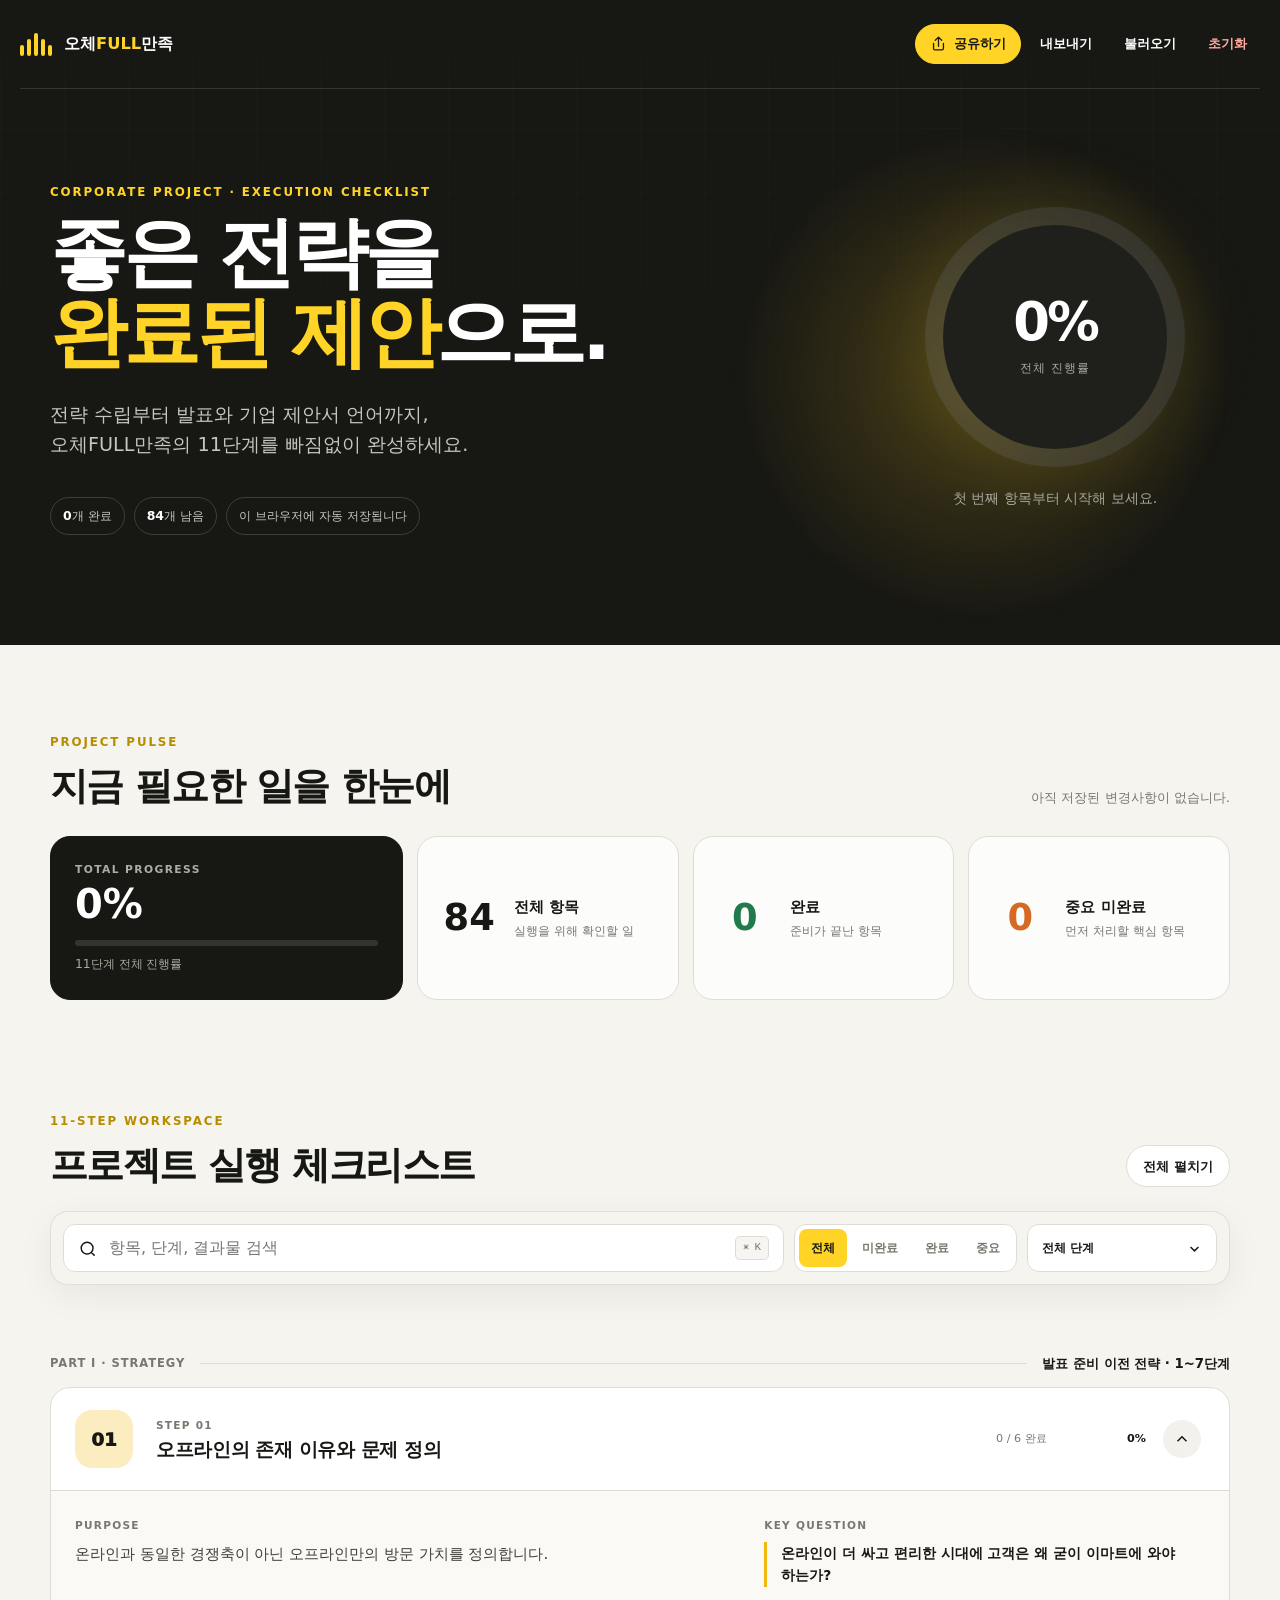
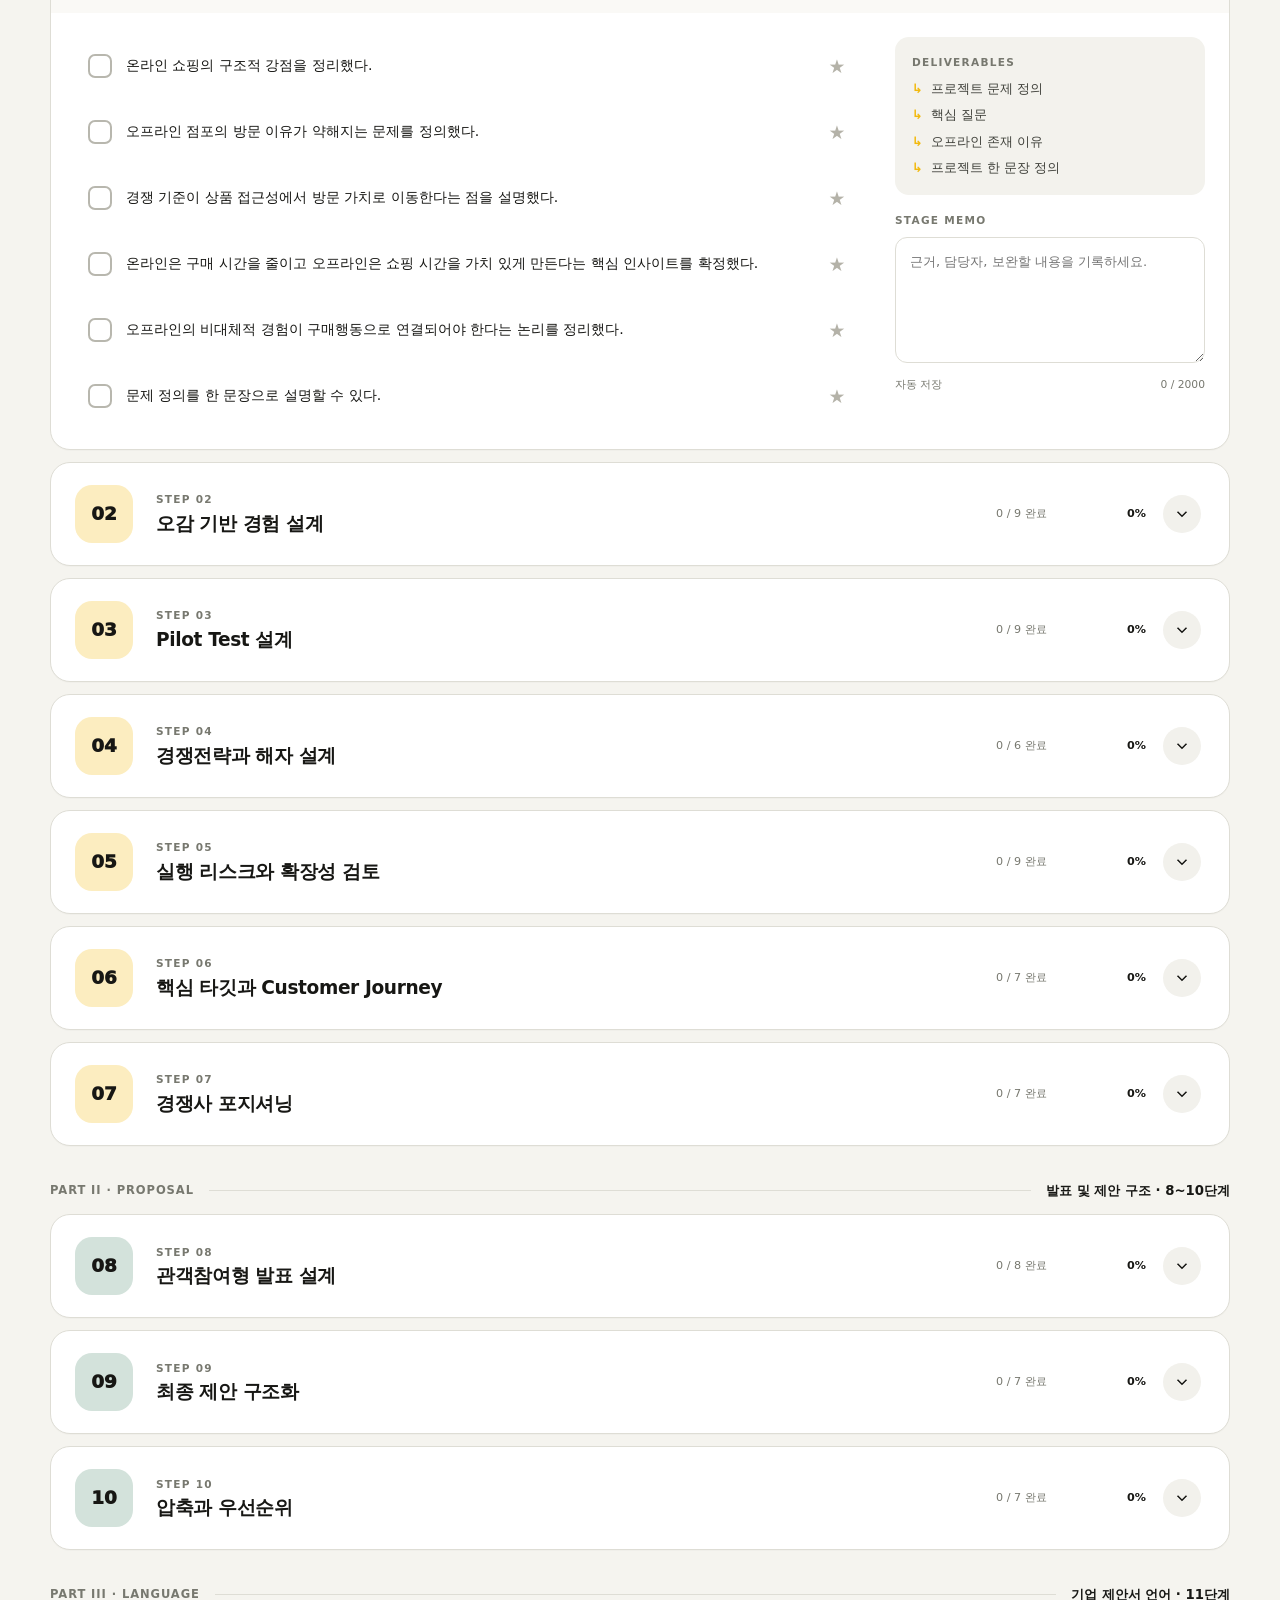
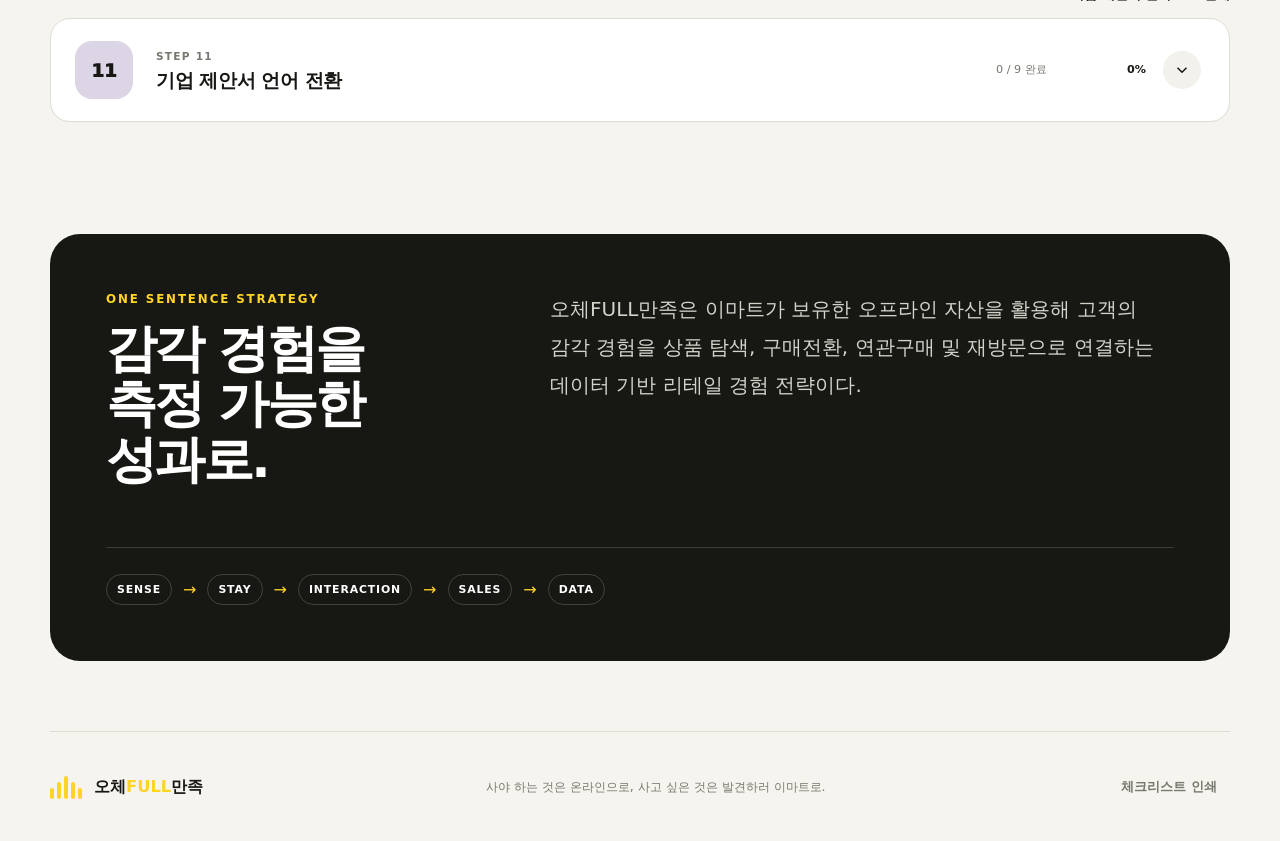
==== web-checklist/index.html @ 5299bc32 "Publish OcheFULL project checklist" ====
<!doctype html>
<html lang="ko">
<head>
  <meta charset="utf-8">
  <meta name="viewport" content="width=device-width, initial-scale=1">
  <meta name="description" content="오체FULL만족 기업연계 프로젝트의 1~11단계 실행 체크리스트">
  <meta name="theme-color" content="#171714">
  <title>오체FULL만족 | 프로젝트 체크리스트</title>
  <link rel="stylesheet" href="style.css">
</head>
<body>
  <a class="skip-link" href="#checklist">체크리스트로 바로가기</a>

  <header class="hero">
    <div class="hero__glow" aria-hidden="true"></div>
    <nav class="topbar" aria-label="페이지 도구">
      <a class="brand" href="#top" aria-label="오체FULL만족 체크리스트 홈">
        <span class="brand__mark" aria-hidden="true">
          <i></i><i></i><i></i><i></i><i></i>
        </span>
        <span>오체<span>FULL</span>만족</span>
      </a>
      <div class="topbar__actions">
        <button class="share-button" type="button" id="share-button">
          <svg viewBox="0 0 24 24" aria-hidden="true"><path d="M12 16V3m0 0L7.5 7.5M12 3l4.5 4.5M5 12v7a2 2 0 0 0 2 2h10a2 2 0 0 0 2-2v-7"/></svg>
          공유하기
        </button>
        <button class="text-button" type="button" id="export-button">내보내기</button>
        <button class="text-button" type="button" id="import-button">불러오기</button>
        <button class="text-button text-button--danger" type="button" id="reset-button">초기화</button>
        <input id="import-input" type="file" accept="application/json,.json" hidden>
      </div>
    </nav>

    <div class="hero__content" id="top">
      <div class="hero__copy">
        <p class="eyebrow">CORPORATE PROJECT · EXECUTION CHECKLIST</p>
        <h1>좋은 전략을<br><em>완료된 제안</em>으로.</h1>
        <p class="hero__lead">전략 수립부터 발표와 기업 제안서 언어까지,<br>오체FULL만족의 11단계를 빠짐없이 완성하세요.</p>
        <div class="hero__meta">
          <span><strong id="hero-completed">0</strong>개 완료</span>
          <span><strong id="hero-remaining">0</strong>개 남음</span>
          <span id="save-status" role="status" aria-live="polite">이 브라우저에 자동 저장됩니다</span>
        </div>
      </div>

      <div class="hero__progress" aria-label="전체 프로젝트 진행률">
        <div class="progress-ring" id="progress-ring" role="progressbar" aria-valuemin="0" aria-valuemax="100" aria-valuenow="0">
          <div class="progress-ring__inner">
            <strong id="hero-progress">0%</strong>
            <span>전체 진행률</span>
          </div>
        </div>
        <p id="progress-message">첫 번째 항목부터 시작해 보세요.</p>
      </div>
    </div>
  </header>

  <main>
    <section class="dashboard section-shell" aria-labelledby="dashboard-title">
      <div class="section-heading">
        <div>
          <p class="eyebrow eyebrow--dark">PROJECT PULSE</p>
          <h2 id="dashboard-title">지금 필요한 일을 한눈에</h2>
        </div>
        <p class="updated-at" id="updated-at">아직 저장된 변경사항이 없습니다.</p>
      </div>

      <div class="summary-grid" aria-label="진행 현황 요약">
        <article class="summary-card summary-card--primary">
          <span class="summary-card__label">TOTAL PROGRESS</span>
          <strong id="summary-progress">0%</strong>
          <div class="linear-progress" aria-hidden="true"><i id="summary-progress-bar"></i></div>
          <p>11단계 전체 진행률</p>
        </article>
        <article class="summary-card">
          <span class="summary-card__number" id="summary-total">0</span>
          <div><strong>전체 항목</strong><p>실행을 위해 확인할 일</p></div>
        </article>
        <article class="summary-card">
          <span class="summary-card__number summary-card__number--success" id="summary-completed">0</span>
          <div><strong>완료</strong><p>준비가 끝난 항목</p></div>
        </article>
        <article class="summary-card">
          <span class="summary-card__number summary-card__number--warning" id="summary-important">0</span>
          <div><strong>중요 미완료</strong><p>먼저 처리할 핵심 항목</p></div>
        </article>
      </div>
    </section>

    <section class="workspace section-shell" id="checklist" aria-labelledby="checklist-title">
      <div class="section-heading section-heading--workspace">
        <div>
          <p class="eyebrow eyebrow--dark">11-STEP WORKSPACE</p>
          <h2 id="checklist-title">프로젝트 실행 체크리스트</h2>
        </div>
        <button class="outline-button" id="toggle-all-button" type="button">전체 펼치기</button>
      </div>

      <div class="toolbar" aria-label="체크리스트 검색 및 필터">
        <label class="search-field" for="search-input">
          <span class="sr-only">체크리스트 검색</span>
          <svg viewBox="0 0 24 24" aria-hidden="true"><path d="m21 21-4.4-4.4m2.4-5.1a7.5 7.5 0 1 1-15 0 7.5 7.5 0 0 1 15 0Z"/></svg>
          <input id="search-input" type="search" placeholder="항목, 단계, 결과물 검색" autocomplete="off">
          <kbd>⌘ K</kbd>
        </label>

        <div class="filter-group" role="group" aria-label="완료 상태 필터">
          <button class="filter-chip is-active" type="button" data-status="all" aria-pressed="true">전체</button>
          <button class="filter-chip" type="button" data-status="incomplete" aria-pressed="false">미완료</button>
          <button class="filter-chip" type="button" data-status="complete" aria-pressed="false">완료</button>
          <button class="filter-chip" type="button" data-status="important" aria-pressed="false">중요</button>
        </div>

        <label class="select-field">
          <span class="sr-only">단계 또는 파트 선택</span>
          <select id="stage-filter">
            <option value="all">전체 단계</option>
            <option value="part-1">Part I · 전략 1~7</option>
            <option value="part-2">Part II · 발표 8~10</option>
            <option value="part-3">Part III · 기업 언어 11</option>
            <option value="stage-1">1단계</option>
            <option value="stage-2">2단계</option>
            <option value="stage-3">3단계</option>
            <option value="stage-4">4단계</option>
            <option value="stage-5">5단계</option>
            <option value="stage-6">6단계</option>
            <option value="stage-7">7단계</option>
            <option value="stage-8">8단계</option>
            <option value="stage-9">9단계</option>
            <option value="stage-10">10단계</option>
            <option value="stage-11">11단계</option>
          </select>
          <svg viewBox="0 0 24 24" aria-hidden="true"><path d="m7 10 5 5 5-5"/></svg>
        </label>
      </div>

      <div class="active-filters" id="active-filters" aria-live="polite"></div>
      <div class="checklist-list" id="checklist-list"></div>

      <div class="empty-state" id="empty-state" hidden>
        <span aria-hidden="true">⌕</span>
        <h3>일치하는 항목이 없습니다.</h3>
        <p>검색어나 필터를 바꿔 다시 확인해 보세요.</p>
        <button class="outline-button" type="button" id="clear-filters-button">필터 초기화</button>
      </div>
    </section>

    <section class="strategy-note section-shell" aria-labelledby="strategy-title">
      <div>
        <p class="eyebrow">ONE SENTENCE STRATEGY</p>
        <h2 id="strategy-title">감각 경험을<br>측정 가능한 성과로.</h2>
      </div>
      <blockquote>
        오체FULL만족은 이마트가 보유한 오프라인 자산을 활용해 고객의 감각 경험을 상품 탐색, 구매전환, 연관구매 및 재방문으로 연결하는 데이터 기반 리테일 경험 전략이다.
      </blockquote>
      <div class="flywheel" aria-label="Sense to Sales 플라이휠">
        <span>SENSE</span><i>→</i><span>STAY</span><i>→</i><span>INTERACTION</span><i>→</i><span>SALES</span><i>→</i><span>DATA</span>
      </div>
    </section>
  </main>

  <footer class="footer section-shell">
    <div class="brand brand--footer"><span class="brand__mark" aria-hidden="true"><i></i><i></i><i></i><i></i><i></i></span><span>오체<span>FULL</span>만족</span></div>
    <p>사야 하는 것은 온라인으로, 사고 싶은 것은 발견하러 이마트로.</p>
    <button class="text-button" type="button" id="print-button">체크리스트 인쇄</button>
  </footer>

  <dialog class="confirm-dialog" id="reset-dialog" aria-labelledby="reset-title">
    <form method="dialog">
      <span class="dialog-icon" aria-hidden="true">!</span>
      <h2 id="reset-title">모든 진행 상황을 초기화할까요?</h2>
      <p>체크 상태, 중요 표시, 단계별 메모가 모두 삭제됩니다. 이 작업은 되돌릴 수 없습니다.</p>
      <div class="dialog-actions">
        <button class="outline-button" value="cancel">취소</button>
        <button class="danger-button" value="confirm">모두 초기화</button>
      </div>
    </form>
  </dialog>

  <dialog class="share-dialog" id="share-dialog" aria-labelledby="share-title">
    <form method="dialog">
      <button class="dialog-close" value="cancel" aria-label="공유창 닫기">×</button>
      <span class="share-dialog__icon" aria-hidden="true">
        <svg viewBox="0 0 24 24"><path d="M12 16V3m0 0L7.5 7.5M12 3l4.5 4.5M5 12v7a2 2 0 0 0 2 2h10a2 2 0 0 0 2-2v-7"/></svg>
      </span>
      <h2 id="share-title">체크리스트 공유하기</h2>
      <p id="share-description">아래 링크를 복사해 팀원에게 전달하세요.</p>
      <div class="local-share-notice" id="local-share-notice" hidden>
        <strong>현재는 로컬 주소입니다.</strong>
        <span>이 링크는 현재 PC에서만 열립니다. 사이트를 온라인에 배포하면 같은 버튼으로 누구나 접속 가능한 주소를 공유할 수 있습니다.</span>
      </div>
      <label class="share-url-field">
        <span class="sr-only">공유할 사이트 주소</span>
        <input id="share-url" type="text" readonly>
        <button type="button" id="copy-link-button">링크 복사</button>
      </label>
    </form>
  </dialog>

  <div class="toast" id="toast" role="status" aria-live="polite"></div>
  <script src="app.js"></script>
</body>
</html>
---- web-checklist/style.css ----
:root {
  --ink: #171714;
  --ink-soft: #3f403a;
  --paper: #f5f4ef;
  --surface: #ffffff;
  --line: #deddd5;
  --muted: #77786f;
  --yellow: #ffd426;
  --yellow-deep: #b58e00;
  --green: #217a4b;
  --green-soft: #e7f3eb;
  --red: #b64235;
  --red-soft: #f8e8e5;
  --orange: #d56a24;
  --part-1: #f2b90d;
  --part-2: #578f74;
  --part-3: #735f9a;
  --radius-sm: 12px;
  --radius-md: 20px;
  --radius-lg: 30px;
  --shadow: 0 18px 50px rgba(28, 28, 22, .08);
  --font: Pretendard, "Noto Sans KR", "Apple SD Gothic Neo", Inter, system-ui, sans-serif;
}

* { box-sizing: border-box; }

html { scroll-behavior: smooth; }

body {
  margin: 0;
  color: var(--ink);
  background: var(--paper);
  font-family: var(--font);
  line-height: 1.6;
  word-break: keep-all;
}

button, input, select, textarea { font: inherit; }
button, select { cursor: pointer; }
button:focus-visible, input:focus-visible, select:focus-visible, textarea:focus-visible, a:focus-visible {
  outline: 3px solid rgba(255, 212, 38, .75);
  outline-offset: 3px;
}

.sr-only {
  position: absolute;
  width: 1px;
  height: 1px;
  padding: 0;
  margin: -1px;
  overflow: hidden;
  clip: rect(0, 0, 0, 0);
  white-space: nowrap;
  border: 0;
}

.skip-link {
  position: fixed;
  left: 16px;
  top: -80px;
  z-index: 100;
  padding: 12px 18px;
  border-radius: 10px;
  color: var(--ink);
  background: var(--yellow);
  font-weight: 800;
  transition: top .2s ease;
}
.skip-link:focus { top: 16px; }

.section-shell { width: min(1180px, calc(100% - 40px)); margin-inline: auto; }
.eyebrow { margin: 0 0 12px; color: var(--yellow); font-size: .74rem; font-weight: 900; letter-spacing: .16em; }
.eyebrow--dark { color: var(--yellow-deep); }

.hero {
  position: relative;
  min-height: 620px;
  overflow: hidden;
  color: white;
  background: var(--ink);
}

.hero::after {
  content: "";
  position: absolute;
  inset: 0;
  pointer-events: none;
  opacity: .18;
  background-image: linear-gradient(rgba(255,255,255,.08) 1px, transparent 1px), linear-gradient(90deg, rgba(255,255,255,.08) 1px, transparent 1px);
  background-size: 64px 64px;
  mask-image: linear-gradient(to bottom, transparent, black 15%, transparent 86%);
}

.hero__glow {
  position: absolute;
  width: 520px;
  height: 520px;
  right: 3%;
  top: 18%;
  border-radius: 50%;
  filter: blur(1px);
  background: radial-gradient(circle, rgba(255, 212, 38, .22), transparent 68%);
}

.topbar {
  position: relative;
  z-index: 3;
  display: flex;
  width: min(1240px, calc(100% - 40px));
  margin: auto;
  padding: 24px 0;
  align-items: center;
  justify-content: space-between;
  border-bottom: 1px solid rgba(255,255,255,.13);
}

.brand { display: inline-flex; align-items: center; gap: 12px; color: inherit; text-decoration: none; font-size: 1.02rem; font-weight: 900; }
.brand > span:last-child > span { color: var(--yellow); }
.brand__mark { display: inline-flex; gap: 3px; align-items: end; height: 24px; }
.brand__mark i { display: block; width: 4px; border-radius: 4px; background: var(--yellow); }
.brand__mark i:nth-child(1), .brand__mark i:nth-child(5) { height: 11px; }
.brand__mark i:nth-child(2), .brand__mark i:nth-child(4) { height: 17px; }
.brand__mark i:nth-child(3) { height: 23px; }
.topbar__actions { display: flex; gap: 6px; }

.share-button {
  display: inline-flex;
  min-height: 38px;
  padding: 8px 14px;
  align-items: center;
  gap: 7px;
  border: 1px solid var(--yellow);
  border-radius: 999px;
  color: var(--ink);
  background: var(--yellow);
  font-size: .8rem;
  font-weight: 850;
}
.share-button:hover { background: #ffe269; }
.share-button svg { width: 17px; fill: none; stroke: currentColor; stroke-width: 1.8; stroke-linecap: round; stroke-linejoin: round; }

.text-button {
  border: 0;
  padding: 9px 13px;
  border-radius: 999px;
  color: inherit;
  background: transparent;
  font-size: .84rem;
  font-weight: 750;
}
.text-button:hover { background: rgba(255,255,255,.1); }
.text-button--danger { color: #ffaca1; }

.hero__content {
  position: relative;
  z-index: 2;
  display: grid;
  grid-template-columns: minmax(0, 1.5fr) minmax(300px, .7fr);
  gap: 80px;
  width: min(1180px, calc(100% - 40px));
  margin: auto;
  padding: 94px 0 110px;
  align-items: center;
}

.hero h1 { margin: 0; font-size: clamp(3rem, 6vw, 5.4rem); line-height: 1.03; letter-spacing: -.055em; }
.hero h1 em { color: var(--yellow); font-style: normal; }
.hero__lead { margin: 28px 0 0; color: #c6c6bd; font-size: clamp(1rem, 1.5vw, 1.2rem); }
.hero__meta { display: flex; flex-wrap: wrap; gap: 9px; margin-top: 36px; }
.hero__meta span { padding: 8px 12px; border: 1px solid rgba(255,255,255,.16); border-radius: 999px; color: #c8c8bf; font-size: .78rem; }
.hero__meta strong { color: white; }

.hero__progress { display: grid; justify-items: center; }
.progress-ring {
  --progress: 0deg;
  display: grid;
  width: 260px;
  aspect-ratio: 1;
  padding: 18px;
  place-items: center;
  border-radius: 50%;
  background: conic-gradient(var(--yellow) var(--progress), rgba(255,255,255,.1) 0);
  box-shadow: 0 0 80px rgba(255,212,38,.12);
}
.progress-ring__inner { display: grid; width: 100%; height: 100%; place-content: center; border-radius: 50%; text-align: center; background: #1f201c; }
.progress-ring strong { font-size: 3.3rem; line-height: 1; letter-spacing: -.06em; }
.progress-ring span { margin-top: 9px; color: #a8a89e; font-size: .78rem; letter-spacing: .08em; }
.hero__progress > p { max-width: 250px; margin: 20px 0 0; color: #a8a89e; font-size: .9rem; text-align: center; }

.dashboard { padding: 88px 0 44px; }
.section-heading { display: flex; align-items: end; justify-content: space-between; gap: 30px; margin-bottom: 28px; }
.section-heading h2 { margin: 0; font-size: clamp(1.8rem, 3vw, 2.7rem); line-height: 1.15; letter-spacing: -.04em; }
.updated-at { margin: 0; color: var(--muted); font-size: .82rem; }

.summary-grid { display: grid; grid-template-columns: 1.35fr repeat(3, 1fr); gap: 14px; }
.summary-card {
  display: flex;
  min-height: 138px;
  padding: 24px;
  align-items: center;
  gap: 18px;
  border: 1px solid var(--line);
  border-radius: var(--radius-md);
  background: rgba(255,255,255,.76);
}
.summary-card--primary { display: block; color: white; border-color: var(--ink); background: var(--ink); }
.summary-card__label { display: block; color: #adada4; font-size: .67rem; font-weight: 850; letter-spacing: .13em; }
.summary-card--primary > strong { display: block; margin-top: 4px; font-size: 2.5rem; line-height: 1.1; }
.linear-progress { width: 100%; height: 6px; margin: 14px 0 9px; overflow: hidden; border-radius: 999px; background: rgba(255,255,255,.12); }
.linear-progress i { display: block; width: 0; height: 100%; border-radius: inherit; background: var(--yellow); transition: width .3s ease; }
.summary-card p { margin: 3px 0 0; color: var(--muted); font-size: .77rem; }
.summary-card--primary p { color: #aaa99f; }
.summary-card__number { min-width: 54px; color: var(--ink); font-size: 2.3rem; font-weight: 900; line-height: 1; text-align: center; }
.summary-card__number--success { color: var(--green); }
.summary-card__number--warning { color: var(--orange); }
.summary-card div > strong { font-size: .92rem; }

.workspace { padding: 68px 0 100px; }
.section-heading--workspace { margin-bottom: 24px; }
.outline-button, .danger-button {
  min-height: 42px;
  padding: 9px 16px;
  border: 1px solid var(--line);
  border-radius: 999px;
  color: var(--ink);
  background: var(--surface);
  font-size: .82rem;
  font-weight: 800;
}
.outline-button:hover { border-color: var(--ink); }
.danger-button { color: white; border-color: var(--red); background: var(--red); }

.toolbar {
  position: sticky;
  top: 12px;
  z-index: 10;
  display: grid;
  grid-template-columns: minmax(260px, 1fr) auto auto;
  gap: 10px;
  padding: 12px;
  border: 1px solid rgba(222,221,213,.9);
  border-radius: 18px;
  background: rgba(245,244,239,.9);
  box-shadow: 0 10px 35px rgba(25,25,20,.06);
  backdrop-filter: blur(14px);
}

.search-field { display: flex; min-height: 48px; align-items: center; gap: 10px; padding: 0 14px; border: 1px solid var(--line); border-radius: 12px; background: white; }
.search-field svg, .select-field svg { width: 19px; fill: none; stroke: currentColor; stroke-width: 1.8; }
.search-field input { min-width: 0; flex: 1; border: 0; outline: 0; color: var(--ink); background: transparent; }
.search-field kbd { padding: 2px 7px; border: 1px solid var(--line); border-radius: 5px; color: var(--muted); background: #f6f5f1; font-size: .68rem; }
.filter-group { display: flex; gap: 3px; padding: 4px; border: 1px solid var(--line); border-radius: 12px; background: white; }
.filter-chip { min-height: 38px; padding: 7px 12px; border: 0; border-radius: 8px; color: var(--muted); background: transparent; font-size: .78rem; font-weight: 800; }
.filter-chip:hover { color: var(--ink); background: #f5f4ef; }
.filter-chip.is-active { color: var(--ink); background: var(--yellow); }
.select-field { position: relative; display: flex; min-width: 160px; align-items: center; border: 1px solid var(--line); border-radius: 12px; background: white; }
.select-field select { width: 100%; height: 100%; padding: 0 38px 0 14px; appearance: none; border: 0; outline: 0; color: var(--ink); background: transparent; font-size: .78rem; font-weight: 750; }
.select-field svg { position: absolute; right: 12px; pointer-events: none; }

.active-filters { display: flex; min-height: 34px; flex-wrap: wrap; gap: 7px; padding: 12px 2px 0; }
.active-filter { display: inline-flex; align-items: center; gap: 5px; padding: 4px 9px; border-radius: 999px; color: #55564f; background: #e7e5dc; font-size: .72rem; }

.part-heading { display: grid; grid-template-columns: auto 1fr auto; gap: 15px; align-items: center; margin: 34px 0 13px; }
.part-heading::after { content: ""; height: 1px; grid-column: 2; grid-row: 1; background: var(--line); }
.part-heading span { color: var(--muted); font-size: .72rem; font-weight: 850; letter-spacing: .08em; }
.part-heading strong { grid-column: 3; font-size: .83rem; }

.stage-card { --accent: var(--part-1); margin-bottom: 12px; overflow: hidden; border: 1px solid var(--line); border-radius: var(--radius-md); background: var(--surface); box-shadow: 0 1px 0 rgba(25,25,20,.02); transition: border-color .2s ease, box-shadow .2s ease; }
.stage-card[data-part="2"] { --accent: var(--part-2); }
.stage-card[data-part="3"] { --accent: var(--part-3); }
.stage-card:hover { border-color: #c7c5ba; box-shadow: var(--shadow); }
.stage-card.is-complete { border-color: rgba(33,122,75,.35); }

.stage-header { display: grid; grid-template-columns: 64px minmax(0, 1fr) auto 42px; gap: 17px; width: 100%; padding: 22px 24px; align-items: center; border: 0; color: inherit; background: transparent; text-align: left; }
.stage-number { display: grid; width: 58px; height: 58px; place-items: center; border-radius: 17px; color: var(--ink); background: color-mix(in srgb, var(--accent) 26%, white); font-size: 1.15rem; font-weight: 950; }
.stage-title small { display: block; margin-bottom: 3px; color: var(--muted); font-size: .66rem; font-weight: 850; letter-spacing: .12em; }
.stage-title strong { display: block; font-size: 1.16rem; line-height: 1.35; letter-spacing: -.02em; }
.stage-status { min-width: 150px; }
.stage-status__text { display: flex; justify-content: space-between; color: var(--muted); font-size: .7rem; }
.stage-status__text strong { color: var(--ink); }
.stage-status .linear-progress { height: 5px; margin: 7px 0 0; background: #ecebe5; }
.stage-status .linear-progress i { background: var(--accent); }
.stage-chevron { display: grid; width: 38px; height: 38px; place-items: center; border-radius: 50%; background: #f2f1ec; transition: transform .25s ease; }
.stage-chevron svg { width: 18px; fill: none; stroke: currentColor; stroke-width: 2; }
.stage-header[aria-expanded="true"] .stage-chevron { transform: rotate(180deg); }

.stage-panel { border-top: 1px solid var(--line); }
.stage-panel[hidden] { display: none; }
.stage-context { display: grid; grid-template-columns: 1.2fr .8fr; gap: 28px; padding: 26px 24px; background: #faf9f6; }
.stage-purpose p, .stage-question blockquote { margin: 0; }
.context-label { display: block; margin-bottom: 8px; color: var(--muted); font-size: .66rem; font-weight: 900; letter-spacing: .12em; }
.stage-purpose p { color: var(--ink-soft); font-size: .94rem; }
.stage-question blockquote { padding-left: 14px; border-left: 3px solid var(--accent); font-size: .87rem; font-weight: 750; line-height: 1.6; }

.stage-body { display: grid; grid-template-columns: minmax(0, 1fr) 310px; gap: 28px; padding: 24px; }
.task-list { display: grid; gap: 8px; }
.task-row { display: grid; grid-template-columns: 28px minmax(0, 1fr) 38px; gap: 10px; min-height: 52px; padding: 10px 9px 10px 12px; align-items: center; border: 1px solid transparent; border-radius: 12px; transition: background .18s ease, border-color .18s ease; }
.task-row:hover { border-color: var(--line); background: #faf9f6; }
.task-row.is-complete { background: var(--green-soft); }
.task-row.is-complete .task-text { color: #69736d; text-decoration: line-through; text-decoration-thickness: 1px; }
.task-check { display: grid; width: 24px; height: 24px; margin: 0; appearance: none; place-items: center; border: 2px solid #b8b7ae; border-radius: 7px; background: white; }
.task-check::after { content: ""; width: 9px; height: 5px; border-left: 2px solid white; border-bottom: 2px solid white; opacity: 0; transform: rotate(-45deg) translate(1px, -1px); }
.task-check:checked { border-color: var(--green); background: var(--green); }
.task-check:checked::after { opacity: 1; }
.task-text { font-size: .88rem; cursor: pointer; }
.important-button { display: grid; width: 36px; height: 36px; padding: 0; place-items: center; border: 0; border-radius: 50%; color: #b4b2a8; background: transparent; font-size: 1.18rem; }
.important-button:hover { color: var(--orange); background: #f6eee8; }
.important-button.is-active { color: var(--orange); background: #fff0e5; }

.stage-side { display: grid; align-content: start; gap: 17px; }
.deliverables { padding: 17px; border-radius: 14px; background: #f3f2ed; }
.deliverables ul { display: grid; gap: 6px; margin: 0; padding: 0; list-style: none; }
.deliverables li { display: flex; gap: 8px; color: var(--ink-soft); font-size: .8rem; }
.deliverables li::before { content: "↳"; color: var(--accent); font-weight: 900; }
.note-field textarea { width: 100%; min-height: 126px; resize: vertical; padding: 13px 14px; border: 1px solid var(--line); border-radius: 12px; outline: 0; color: var(--ink); background: #fff; font-size: .82rem; line-height: 1.6; }
.note-field textarea:focus { border-color: var(--yellow-deep); box-shadow: 0 0 0 3px rgba(255,212,38,.18); }
.note-meta { display: flex; justify-content: space-between; margin-top: 5px; color: var(--muted); font-size: .67rem; }

.empty-state { padding: 72px 20px; border: 1px dashed #cbc9bf; border-radius: var(--radius-md); text-align: center; background: rgba(255,255,255,.5); }
.empty-state > span { display: block; color: #aaa89d; font-size: 3rem; }
.empty-state h3 { margin: 8px 0 3px; }
.empty-state p { margin: 0 0 18px; color: var(--muted); font-size: .88rem; }

.strategy-note { display: grid; grid-template-columns: .8fr 1.3fr; gap: 60px; margin-bottom: 70px; padding: 56px; border-radius: var(--radius-lg); color: white; background: var(--ink); }
.strategy-note h2 { margin: 0; font-size: clamp(2rem, 4vw, 3.8rem); line-height: 1.08; letter-spacing: -.05em; }
.strategy-note blockquote { margin: 0; color: #d4d3ca; font-size: clamp(1rem, 1.7vw, 1.25rem); line-height: 1.9; }
.flywheel { display: flex; grid-column: 1 / -1; flex-wrap: wrap; gap: 11px; padding-top: 26px; align-items: center; border-top: 1px solid rgba(255,255,255,.15); }
.flywheel span { padding: 6px 10px; border: 1px solid rgba(255,255,255,.18); border-radius: 999px; font-size: .68rem; font-weight: 900; letter-spacing: .08em; }
.flywheel i { color: var(--yellow); font-style: normal; }

.footer { display: flex; min-height: 110px; align-items: center; justify-content: space-between; gap: 20px; border-top: 1px solid var(--line); color: var(--muted); }
.brand--footer { color: var(--ink); }
.footer p { font-size: .78rem; }
.footer .text-button:hover { color: var(--ink); background: #e9e7de; }

.confirm-dialog { width: min(440px, calc(100% - 32px)); padding: 0; border: 0; border-radius: 24px; box-shadow: 0 25px 90px rgba(0,0,0,.28); }
.confirm-dialog::backdrop { background: rgba(18,18,15,.7); backdrop-filter: blur(4px); }
.confirm-dialog form { padding: 30px; text-align: center; }
.dialog-icon { display: grid; width: 48px; height: 48px; margin: 0 auto 14px; place-items: center; border-radius: 50%; color: var(--red); background: var(--red-soft); font-weight: 950; }
.confirm-dialog h2 { margin: 0; font-size: 1.25rem; }
.confirm-dialog p { margin: 10px 0 22px; color: var(--muted); font-size: .84rem; }
.dialog-actions { display: flex; justify-content: center; gap: 8px; }

.share-dialog {
  width: min(510px, calc(100% - 32px));
  padding: 0;
  border: 0;
  border-radius: 24px;
  box-shadow: 0 25px 90px rgba(0,0,0,.28);
}
.share-dialog::backdrop { background: rgba(18,18,15,.7); backdrop-filter: blur(4px); }
.share-dialog form { position: relative; padding: 32px; }
.dialog-close { position: absolute; right: 18px; top: 16px; display: grid; width: 34px; height: 34px; padding: 0; place-items: center; border: 0; border-radius: 50%; color: var(--muted); background: #f1f0eb; font-size: 1.35rem; }
.dialog-close:hover { color: var(--ink); background: #e5e3da; }
.share-dialog__icon { display: grid; width: 52px; height: 52px; margin-bottom: 16px; place-items: center; border-radius: 16px; color: var(--ink); background: var(--yellow); }
.share-dialog__icon svg { width: 24px; fill: none; stroke: currentColor; stroke-width: 1.8; stroke-linecap: round; stroke-linejoin: round; }
.share-dialog h2 { margin: 0; font-size: 1.35rem; letter-spacing: -.03em; }
.share-dialog > form > p { margin: 7px 0 20px; color: var(--muted); font-size: .85rem; }
.local-share-notice { display: grid; gap: 3px; margin-bottom: 16px; padding: 13px 14px; border: 1px solid #f1d3bc; border-radius: 12px; color: #7b3c16; background: var(--orange-soft); }
.local-share-notice strong { font-size: .8rem; }
.local-share-notice span { font-size: .73rem; line-height: 1.55; }
.share-url-field { display: grid; grid-template-columns: minmax(0,1fr) auto; gap: 7px; padding: 6px; border: 1px solid var(--line); border-radius: 13px; background: #f7f6f2; }
.share-url-field input { min-width: 0; padding: 0 8px; border: 0; outline: 0; color: var(--ink-soft); background: transparent; font-size: .78rem; }
.share-url-field button { padding: 9px 13px; border: 0; border-radius: 9px; color: var(--ink); background: var(--yellow); font-size: .77rem; font-weight: 850; }
.share-url-field button:hover { background: #ffe269; }

.toast { position: fixed; right: 22px; bottom: 22px; z-index: 50; max-width: 330px; padding: 13px 17px; border-radius: 12px; color: white; background: var(--ink); box-shadow: var(--shadow); font-size: .82rem; opacity: 0; pointer-events: none; transform: translateY(10px); transition: opacity .2s ease, transform .2s ease; }
.toast.is-visible { opacity: 1; transform: translateY(0); }

@media (max-width: 980px) {
  .hero__content { grid-template-columns: 1fr auto; gap: 35px; }
  .progress-ring { width: 210px; }
  .summary-grid { grid-template-columns: repeat(3, 1fr); }
  .summary-card--primary { grid-column: 1 / -1; }
  .toolbar { grid-template-columns: 1fr 1fr; }
  .search-field { grid-column: 1 / -1; }
  .stage-body { grid-template-columns: 1fr; }
  .stage-side { grid-template-columns: 1fr 1fr; }
}

@media (max-width: 720px) {
  .section-shell, .topbar, .hero__content { width: min(100% - 28px, 1180px); }
  .topbar { align-items: flex-start; }
  .topbar__actions { justify-content: flex-end; flex-wrap: wrap; }
  .share-button { min-height: 34px; padding: 6px 10px; font-size: .74rem; }
  .text-button { padding: 7px 9px; font-size: .75rem; }
  .hero { min-height: auto; }
  .hero__content { grid-template-columns: 1fr; padding: 68px 0 72px; }
  .hero h1 { font-size: clamp(2.8rem, 14vw, 4.7rem); }
  .hero__lead br { display: none; }
  .hero__progress { display: grid; grid-template-columns: auto 1fr; justify-items: start; gap: 18px; align-items: center; }
  .progress-ring { width: 142px; padding: 11px; }
  .progress-ring strong { font-size: 2.2rem; }
  .hero__progress > p { margin: 0; text-align: left; }
  .dashboard { padding-top: 62px; }
  .section-heading { align-items: flex-start; flex-direction: column; gap: 12px; }
  .section-heading--workspace { flex-direction: row; align-items: end; }
  .summary-grid { grid-template-columns: 1fr; }
  .summary-card--primary { grid-column: auto; }
  .summary-card { min-height: 110px; }
  .toolbar { position: static; grid-template-columns: 1fr; }
  .search-field { grid-column: auto; }
  .filter-group { overflow-x: auto; }
  .filter-chip { flex: 1; white-space: nowrap; }
  .select-field { min-height: 48px; }
  .stage-header { grid-template-columns: 48px minmax(0,1fr) 34px; gap: 12px; padding: 18px 16px; }
  .stage-number { width: 46px; height: 46px; border-radius: 13px; }
  .stage-status { grid-column: 2 / 4; grid-row: 2; min-width: 0; }
  .stage-chevron { grid-column: 3; grid-row: 1; width: 34px; height: 34px; }
  .stage-context { grid-template-columns: 1fr; gap: 19px; padding: 21px 16px; }
  .stage-body { padding: 17px 8px 17px 10px; }
  .stage-side { grid-template-columns: 1fr; padding: 0 7px; }
  .task-row { grid-template-columns: 27px minmax(0,1fr) 36px; padding-left: 6px; }
  .strategy-note { grid-template-columns: 1fr; gap: 28px; padding: 35px 25px; }
  .flywheel { grid-column: auto; }
  .footer { padding: 28px 0; align-items: flex-start; flex-direction: column; }
  .footer p { margin: 0; }
}

@media (max-width: 430px) {
  .brand { font-size: .9rem; }
  .topbar__actions { max-width: 175px; }
  .hero__meta span:last-child { width: 100%; text-align: center; }
  .hero__progress { grid-template-columns: 1fr; justify-items: center; }
  .hero__progress > p { text-align: center; }
  .section-heading--workspace { align-items: flex-start; flex-direction: column; }
}

@media (prefers-reduced-motion: reduce) {
  *, *::before, *::after { scroll-behavior: auto !important; transition-duration: .01ms !important; animation-duration: .01ms !important; }
}

@media print {
  body { color: black; background: white; }
  .hero { min-height: 0; color: black; background: white; }
  .hero::after, .hero__glow, .topbar__actions, .hero__progress, .toolbar, .active-filters, .important-button, .note-meta, .footer button, .strategy-note { display: none !important; }
  .topbar { border-color: #ccc; }
  .brand, .hero h1, .hero h1 em, .eyebrow, .hero__meta strong { color: black; }
  .hero__content { display: block; padding: 35px 0; }
  .hero__lead, .hero__meta span { color: #333; border-color: #ccc; }
  .dashboard, .workspace { padding: 28px 0; }
  .summary-grid { grid-template-columns: repeat(4, 1fr); }
  .summary-card { break-inside: avoid; }
  .stage-card { break-inside: avoid; box-shadow: none; }
  .stage-panel[hidden] { display: block; }
  .stage-body { grid-template-columns: 1fr 240px; }
  .task-row { min-height: 0; }
  .footer { min-height: 0; }
}
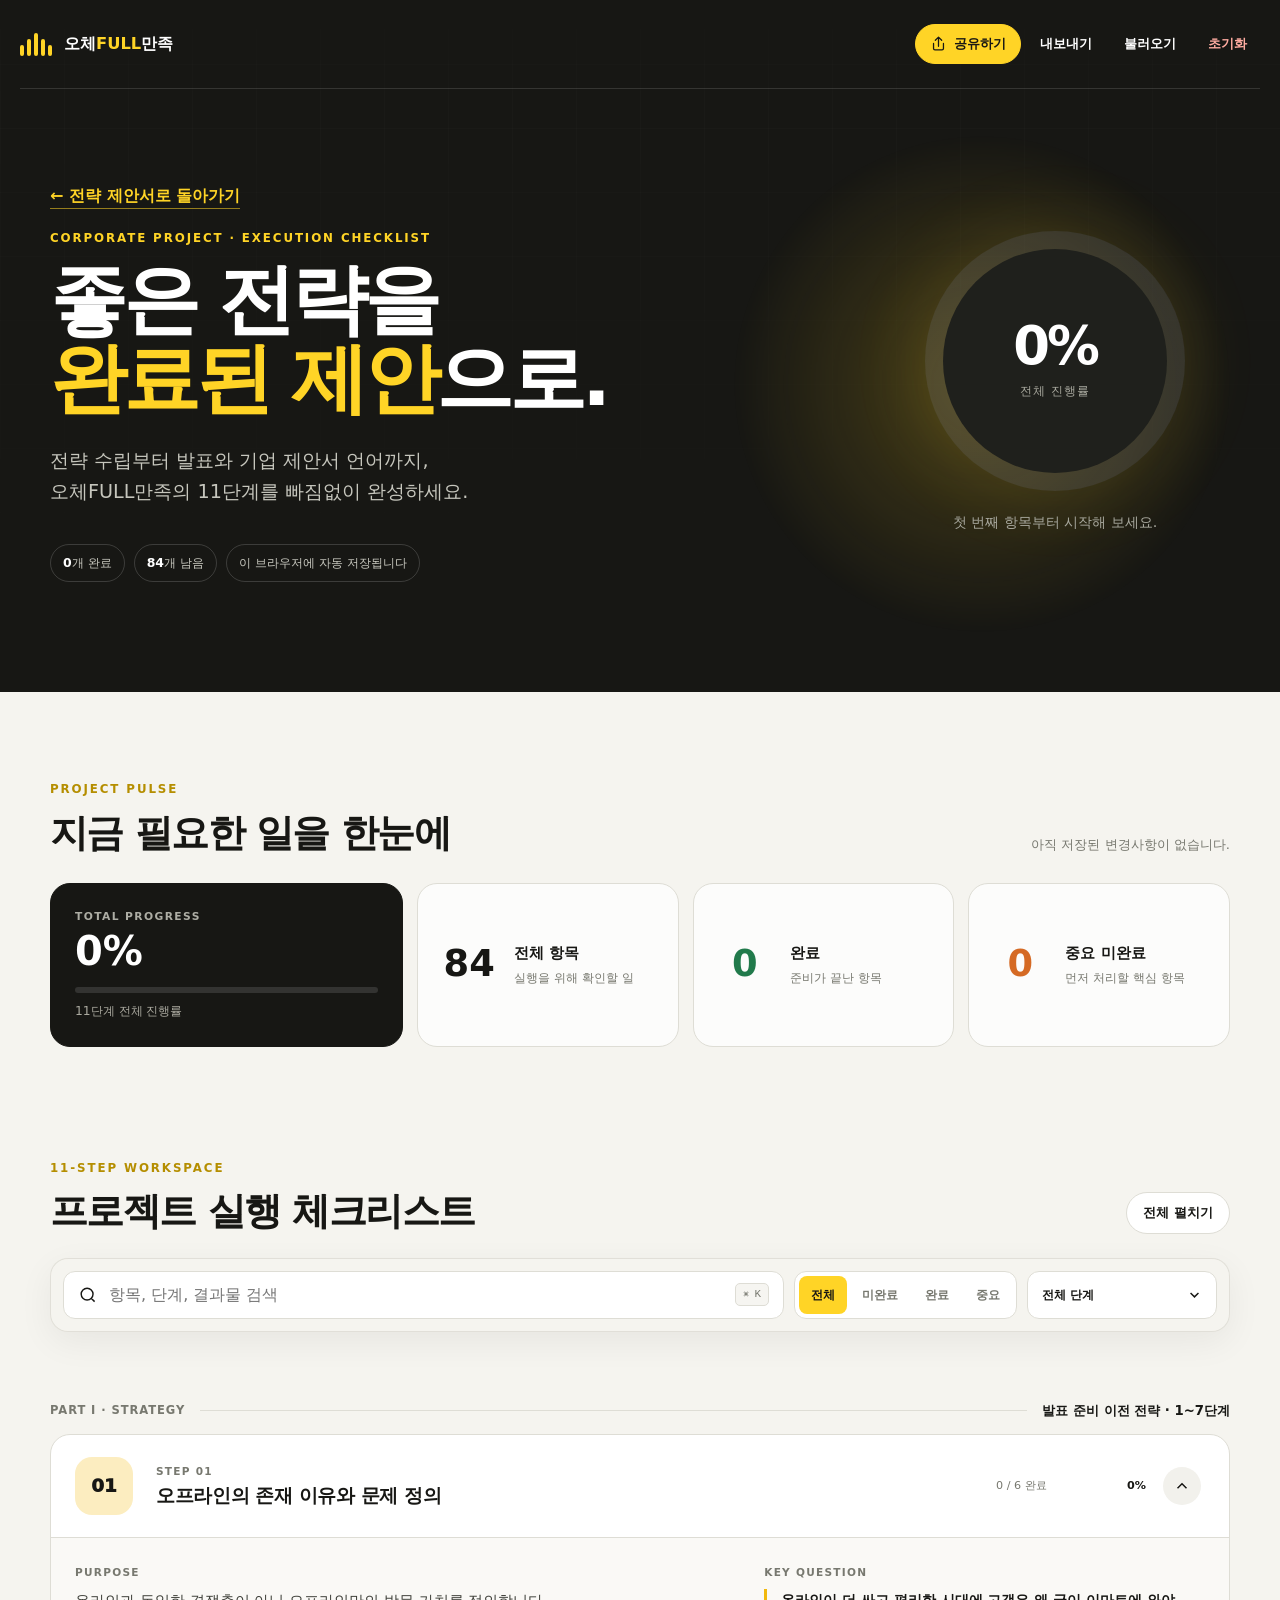
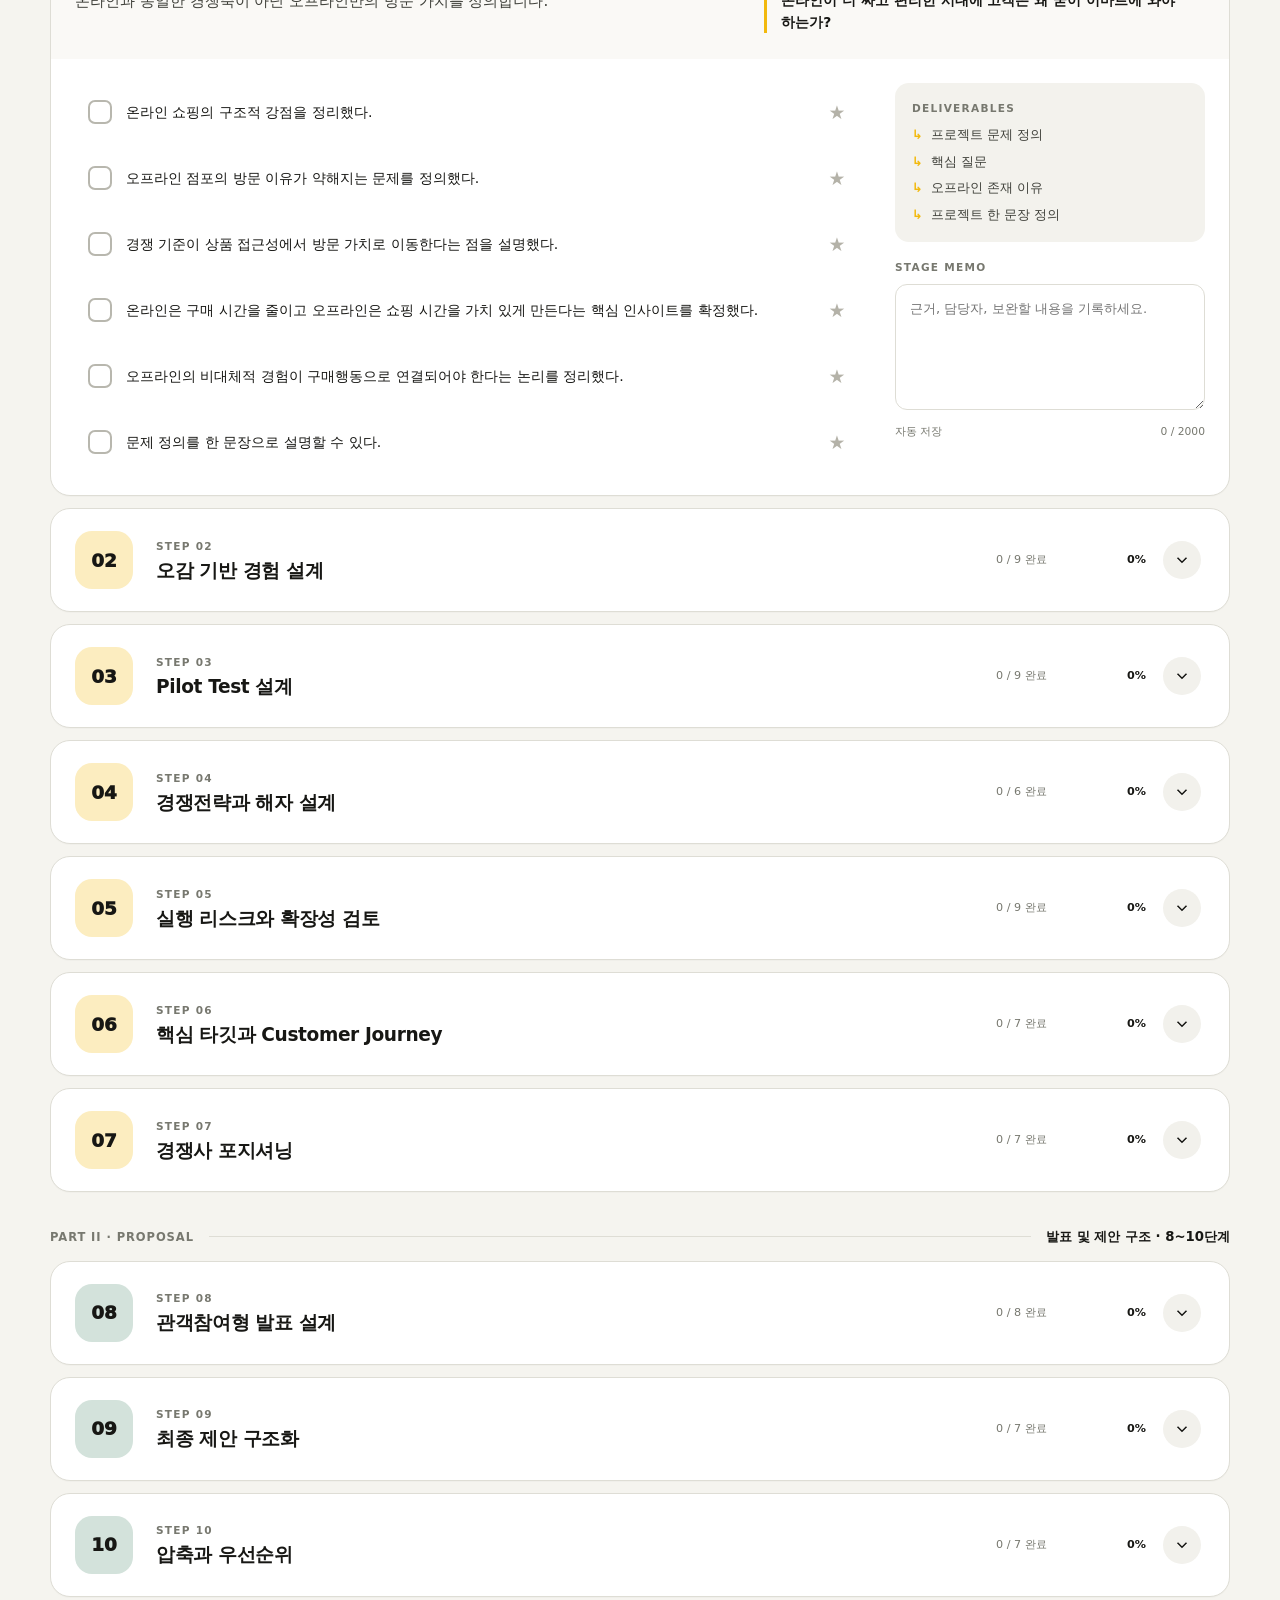
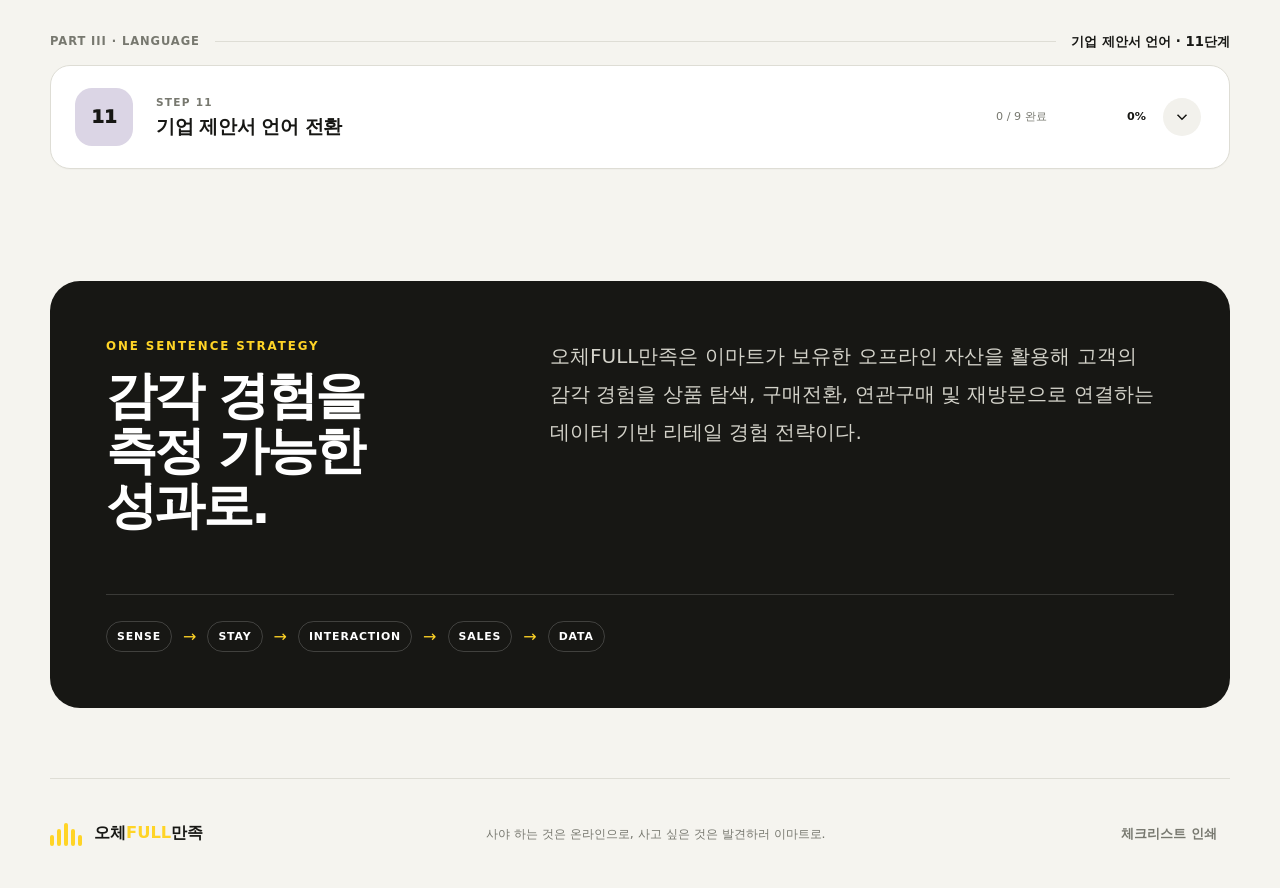
==== commit 93d6d8a0: "Connect proposal and checklist pages" ====
--- a/web-checklist/index.html
+++ b/web-checklist/index.html
@@ -14,7 +14,7 @@
   <header class="hero">
     <div class="hero__glow" aria-hidden="true"></div>
     <nav class="topbar" aria-label="페이지 도구">
-      <a class="brand" href="#top" aria-label="오체FULL만족 체크리스트 홈">
+      <a class="brand" href="../" aria-label="오체FULL만족 전략 제안서로 이동">
         <span class="brand__mark" aria-hidden="true">
           <i></i><i></i><i></i><i></i><i></i>
         </span>
@@ -34,6 +34,7 @@
 
     <div class="hero__content" id="top">
       <div class="hero__copy">
+        <a class="parent-page-link" href="../">← 전략 제안서로 돌아가기</a>
         <p class="eyebrow">CORPORATE PROJECT · EXECUTION CHECKLIST</p>
         <h1>좋은 전략을<br><em>완료된 제안</em>으로.</h1>
         <p class="hero__lead">전략 수립부터 발표와 기업 제안서 언어까지,<br>오체FULL만족의 11단계를 빠짐없이 완성하세요.</p>
--- a/web-checklist/style.css
+++ b/web-checklist/style.css
@@ -166,6 +166,8 @@
 .hero h1 { margin: 0; font-size: clamp(3rem, 6vw, 5.4rem); line-height: 1.03; letter-spacing: -.055em; }
 .hero h1 em { color: var(--yellow); font-style: normal; }
 .hero__lead { margin: 28px 0 0; color: #c6c6bd; font-size: clamp(1rem, 1.5vw, 1.2rem); }
+.parent-page-link { display: inline-flex; margin-bottom: 20px; align-items: center; border-bottom: 1px solid rgba(255, 212, 38, .55); color: var(--yellow); font-size: 1rem; font-weight: 800; text-decoration: none; }
+.parent-page-link:hover { border-color: var(--yellow); }
 .hero__meta { display: flex; flex-wrap: wrap; gap: 9px; margin-top: 36px; }
 .hero__meta span { padding: 8px 12px; border: 1px solid rgba(255,255,255,.16); border-radius: 999px; color: #c8c8bf; font-size: .78rem; }
 .hero__meta strong { color: white; }
